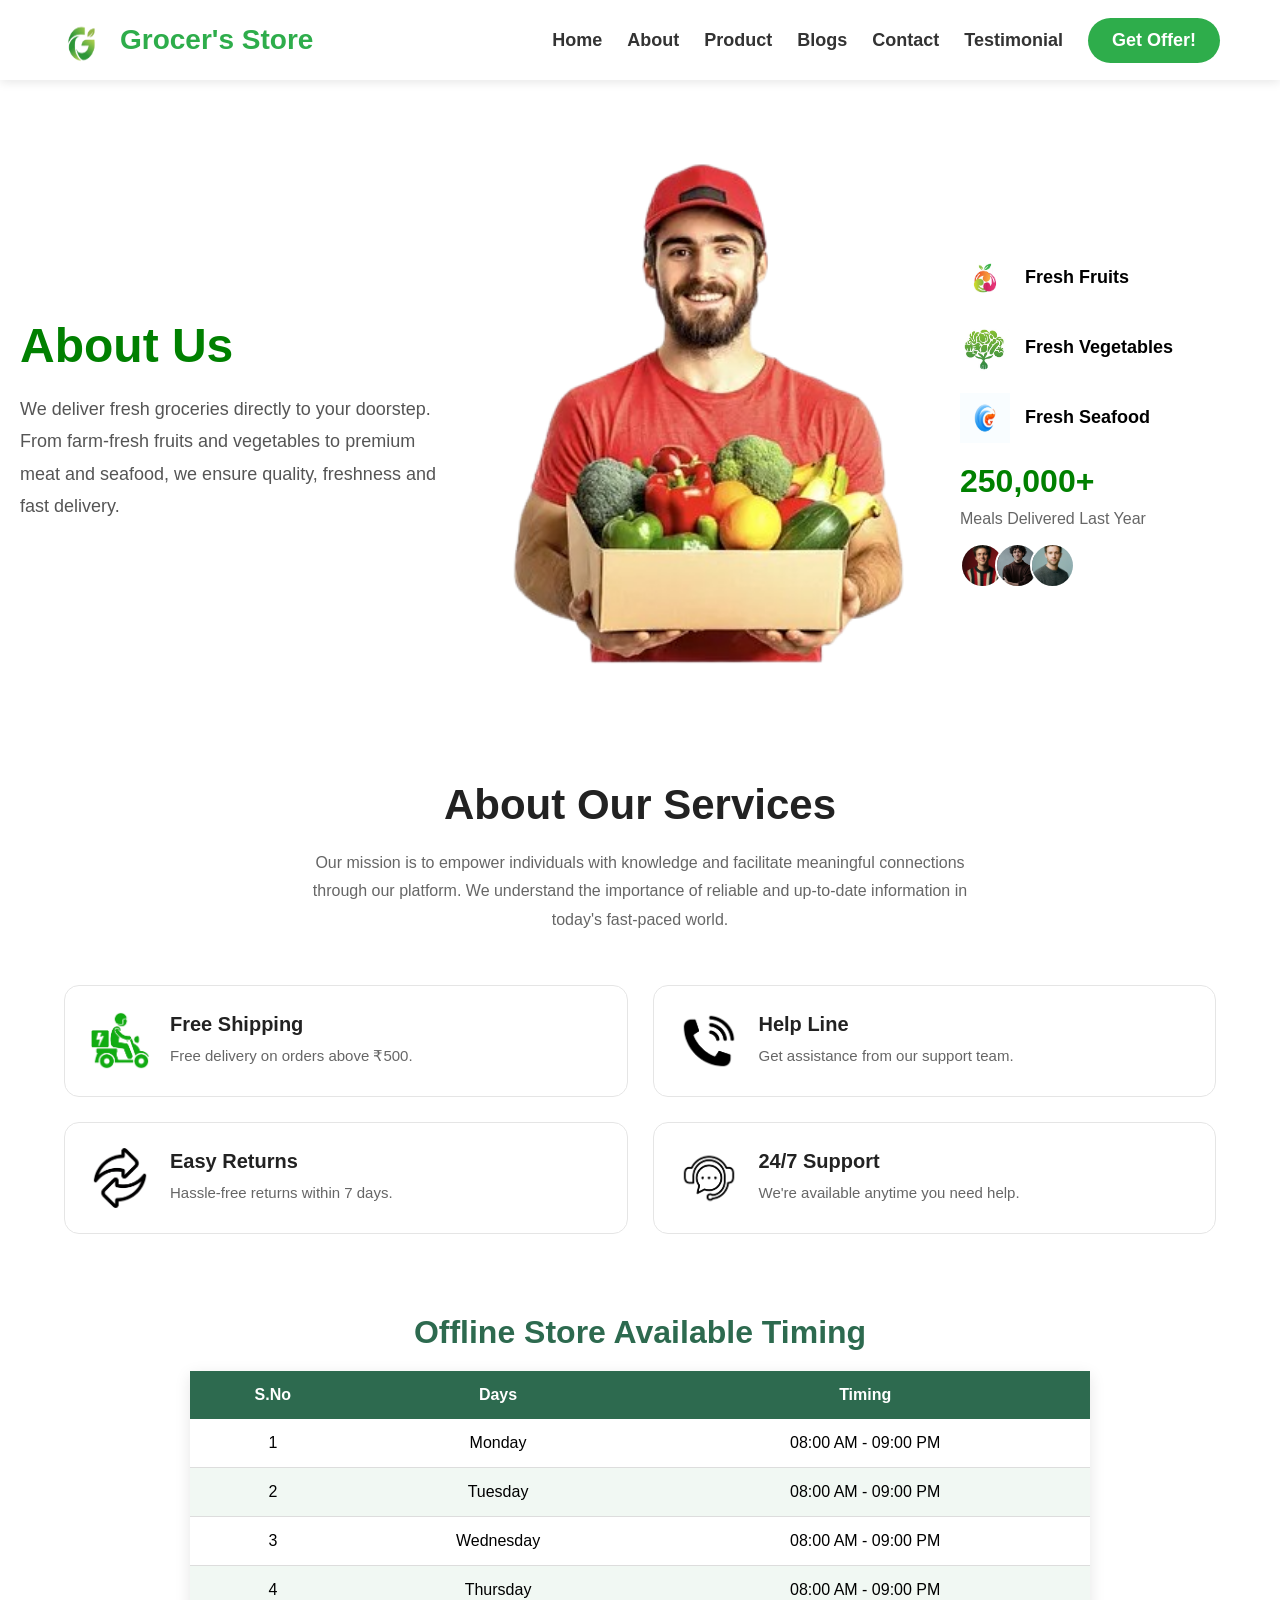
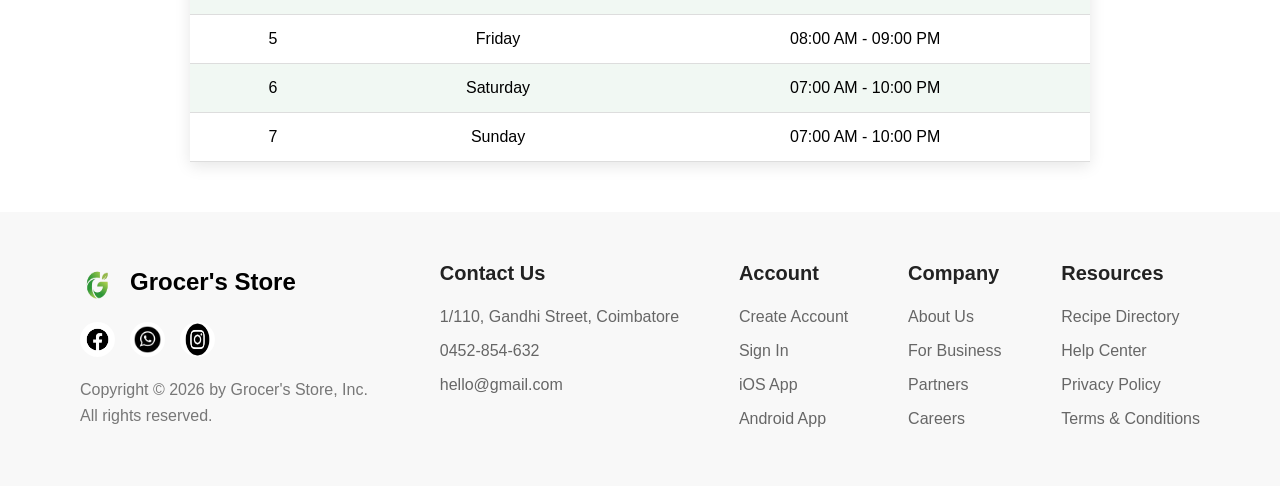
==== about.html @ a4f0f4b3 "first commit" ====
<!DOCTYPE html>
<html lang="en">
<head>
    <meta charset="UTF-8">
    <meta name="viewport" content="width=device-width, initial-scale=1.0">
    <title>About Us - Grocer's Store</title>
    <link rel="stylesheet" href="./about.css">
    <link rel="icon" href="./images/logo.png">
    <link href="https://unpkg.com/aos@2.3.1/dist/aos.css" rel="stylesheet">
</head>

<body>
    <div class="container1">
        <div class="row1">
            <img src="./images/logo.png" alt="Logo">
            <div class="logoText">Grocer's Store</div>
        </div>

        <div class="row2">
            <a href="./home.html">Home</a>
            <a href="about.html">About</a>
            <a href="product.html">Product</a>
            <a href="./blog.html">Blogs</a>
            <a href="./contact.html">Contact</a>
            <a href="./testimonial.html">Testimonial</a>
            <a href="./offer.html" class="order-btn" id="products">Get Offer!</a>
        </div>
    </div>

    <section class="aboutSection">
        <div class="aboutContent" data-aos="fade-up" data-aos-anchor-placement="top-bottom">
            <h2>About Us</h2>
            <p>
                We deliver fresh groceries directly to your doorstep.
                From farm-fresh fruits and vegetables to premium meat
                and seafood, we ensure quality, freshness and fast delivery.
            </p>
        </div>

        <div class="aboutImage" data-aos="fade-up" data-aos-anchor-placement="top-bottom">
            <img src="./images/aboutImg.png" alt="About Us Presentation">
        </div>

        <div class="aboutInfo" data-aos="fade-up" data-aos-anchor-placement="top-bottom">
            <div class="feature">
                <img src="./images/fruitLogo.jpg" alt="Fruit Icon">
                <span>Fresh Fruits</span>
            </div>

            <div class="feature">
                <img src="./images/vegLogo.jpg" alt="Veg Icon">
                <span>Fresh Vegetables</span>
            </div>

            <div class="feature">
                <img src="./images/seaLogo.jpg" alt="Seafood Icon">
                <span>Fresh Seafood</span>
            </div>

            <div class="delivery">
                <h3>250,000+</h3>
                <p>Meals Delivered Last Year</p>
                <div class="customers">
                    <img src="./images/img1.jpg" alt="Customer 1">
                    <img src="./images/img2.jpg" alt="Customer 2">
                    <img src="./images/img3.jpg" alt="Customer 3">
                </div>
            </div>
        </div>
    </section>

    <section class="about-service" data-aos="fade-up" data-aos-anchor-placement="top-bottom">
        <h2>About Our Services</h2>
        <p>Our mission is to empower individuals with knowledge and facilitate
            meaningful connections through our platform.
            We understand the importance of reliable and up-to-date information
            in today's fast-paced world.</p>

        <div class="featureCards">
            <div class="featureCard">
                <img src="./images/delivery.png" alt="Shipping">
                <div class="featureContent">
                    <span>Free Shipping</span>
                    <p class="des-content">Free delivery on orders above ₹500.</p>
                </div>
            </div>

            <div class="featureCard">
                <img src="./images/helpline.png" alt="Help line">
                <div class="featureContent">
                    <span>Help Line</span>
                    <p class="des-content">Get assistance from our support team.</p>
                </div>
            </div>

            <div class="featureCard">
                <img src="./images/return.png" alt="Returns">
                <div class="featureContent">
                    <span>Easy Returns</span>
                    <p class="des-content">Hassle-free returns within 7 days.</p>
                </div>
            </div>

            <div class="featureCard">
                <img src="./images/support.png" alt="Support">
                <div class="featureContent">
                    <span>24/7 Support</span>
                    <p class="des-content">We're available anytime you need help.</p>
                </div>
            </div>
        </div>
    </section>

    <section class="storeTiming" data-aos="fade-up" data-aos-anchor-placement="top-bottom">
        <h4>Offline Store Available Timing</h4>
        <table>
            <thead>
                <tr>
                    <th>S.No</th>
                    <th>Days</th>
                    <th>Timing</th>
                </tr>
            </thead>
            <tbody>
                <tr>
                    <td>1</td>
                    <td>Monday</td>
                    <td>08:00 AM - 09:00 PM</td>
                </tr>
                <tr>
                    <td>2</td>
                    <td>Tuesday</td>
                    <td>08:00 AM - 09:00 PM</td>
                </tr>
                <tr>
                    <td>3</td>
                    <td>Wednesday</td>
                    <td>08:00 AM - 09:00 PM</td>
                </tr>
                <tr>
                    <td>4</td>
                    <td>Thursday</td>
                    <td>08:00 AM - 09:00 PM</td>
                </tr>
                <tr>
                    <td>5</td>
                    <td>Friday</td>
                    <td>08:00 AM - 09:00 PM</td>
                </tr>
                <tr>
                    <td>6</td>
                    <td>Saturday</td>
                    <td>07:00 AM - 10:00 PM</td>
                </tr>
                <tr>
                    <td>7</td>
                    <td>Sunday</td>
                    <td>07:00 AM - 10:00 PM</td>
                </tr>
            </tbody>
        </table>
    </section>

    <section class="foot">
        <div>
            <div class="footerLogo">
                <img src="./images/logo.png" alt="App Logo" width="40" height="40">
                <span>Grocer's Store</span>
            </div>
            <div class="groupLogo">
                <img src="./images/fb.jpg" alt="Facebook">
                <img src="./images/wa.jpg" alt="WhatsApp">
                <img src="./images/insta.jpg" alt="Instagram">
            </div>
            <div class="copyright">
                Copyright © 2026 by Grocer's Store, Inc. All rights reserved.
            </div>
        </div>

        <div class="footer-content">
            <h3>Contact Us</h3>
            <ul>
                <li>1/110, Gandhi Street, Coimbatore</li>
                <li>0452-854-632</li>
                <li>hello@gmail.com</li>
            </ul>
        </div>

        <div class="footer-content">
            <h3>Account</h3>
            <ul>
                <li>Create Account</li>
                <li>Sign In</li>
                <li>iOS App</li>
                <li>Android App</li>
            </ul>
        </div>

        <div class="footer-content">
            <h3>Company</h3>
            <ul>
                <li id="about">About Us</li>
                <li id="business">For Business</li>
                <li id="partners">Partners</li>
                <li id="careers">Careers</li>
            </ul>
        </div>

        <div class="footer-content">
            <h3>Resources</h3>
            <ul>
                <li>Recipe Directory</li>
                <li>Help Center</li>
                <li>Privacy Policy</li>
                <li>Terms & Conditions</li>
            </ul>
        </div>
    </section>

    <script src="https://unpkg.com/aos@2.3.1/dist/aos.js"></script>
    <script>
        AOS.init({
            duration: 1500, /* smooth runtime for transitions */
            once: true      /* runs animation only once per scroll down */
        });
    </script>
</body>
</html>
---- about.css ----
*{
            margin:0;
            padding:0;
            box-sizing:border-box;
        }

        body{
            font-family:Arial, Helvetica, sans-serif;
        }

        /* Navbar */

       .container1{
    display: flex;
    justify-content: space-between;
    align-items: center;
    padding: 15px 60px;
    background-color: white;
    box-shadow: 0 2px 10px rgba(0,0,0,0.1);
    position: sticky;
    top: 0;
    z-index: 1000;
}

.row1{
    display: flex;
    align-items: center;
    gap: 10px;
}

.row1 img{
    width: 50px;
    height: 50px;
}

.logoText{
    font-size: 28px;
    font-weight: bold;
    color: #2EAD4B;
}

.row2{
    display: flex;
    align-items: center;
    gap: 25px;
}

/* Navigation Links */

.row2 a{
    text-decoration: none;
    color: #333;
    font-size: 18px;
    font-weight: 600;
    transition: .3s;
}

.row2 a:hover{
    color: #2EAD4B;
}
.order-btn{
    padding: 12px 24px;
    background: #2EAD4B;
    color: white !important;
    border-radius: 30px;
    font-size: 16px;
    font-weight: 600;
    transition: .3s;
}

.order-btn:hover{
    background: #23893a;
    color: white !important;
    transform: translateY(-2px);
}

/* about Section */

.aboutSection{
    max-width:1400px;
    margin:60px auto;
    padding:20px;

    display:grid;
    grid-template-columns:1fr 1fr 300px;
    gap:40px;
    align-items:center;
}

.aboutContent h2{
    color:green;
    font-size:48px;
    margin-bottom:20px;
}

.aboutContent p{
    font-size:18px;
    line-height:1.8;
    color:#555;
}

.aboutImage img{
    width:100%;
    max-width:500px;
}

.aboutInfo{
    display:flex;
    flex-direction:column;
    gap:20px;
}

.feature{
    display:flex;
    align-items:center;
    gap:15px;
}

.feature img{
    width:50px;
    height:50px;
}

.feature span{
    font-size:18px;
    font-weight:600;
}

.delivery h3{
    color:green;
    font-size:32px;
    margin-bottom:10px;
}

.delivery p{
    margin-bottom:15px;
    color:#666;
}

.customers{
    display:flex;
}

.customers img{
    width:45px;
    height:45px;
    border-radius:50%;
    object-fit:cover;
    margin-left:-10px;
    border:2px solid white;
}

.customers img:first-child{
    margin-left:0;
}

@media(max-width:992px){
    .aboutSection{
        grid-template-columns:1fr;
    }
}

/*About the feature services  */

.about-service{
    width:90%;
    max-width:1200px;
    margin:80px auto;
    text-align:center;
}

.about-service h2{
    font-size:42px;
    margin-bottom:20px;
    color:#222;
}

.about-service > p{
    max-width:700px;
    margin:0 auto 50px;
    line-height:1.8;
    color:#666;
    font-size:16px;
}

/* Feature Cards Container */

.featureCards{
    display:grid;
    grid-template-columns:repeat(2, 1fr);
    gap:25px;
}

/* Individual Card */

.featureCard{
    display:flex;
    align-items:center;
    gap:20px;
    padding:25px;
    border:1px solid #e5e5e5;
    border-radius:15px;
    transition:0.3s;
}

.featureCard:hover{
    transform:translateY(-5px);
    box-shadow:0 8px 20px rgba(0,0,0,0.08);
}

.featureCard img{
    width:60px;
    height:60px;
    object-fit:contain;
}

/* Content */

.featureContent{
    text-align:left;
}

.featureContent span{
    display:block;
    font-size:20px;
    font-weight:600;
    color:#222;
    margin-bottom:8px;
}

.des-content{
    color:#666;
    line-height:1.6;
    font-size:15px;
}

/* Mobile */

@media(max-width:768px){

    .featureCards{
        grid-template-columns:1fr;
    }

    .about-service h2{
        font-size:32px;
    }

    .featureCard{
        flex-direction:column;
        text-align:center;
    }

    .featureContent{
        text-align:center;
    }
}
/* About table  */
.storeTiming{
    max-width: 900px;
    margin: 50px auto;
    text-align: center;
}

.storeTiming h4{
    font-size: 2rem;
    color: #2d6a4f;
    margin-bottom: 20px;
}

table{
    width: 100%;
    border-collapse: collapse;
    box-shadow: 0 4px 15px rgba(0,0,0,0.1);
}

th{
    background: #2d6a4f;
    color: white;
    padding: 15px;
}

td{
    padding: 15px;
    border-bottom: 1px solid #ddd;
}

tr:nth-child(even){
    background: #f1f8f3;
}

tr:hover{
    background: #d8f3dc;
}



/* Footer */

.foot{
    display: flex;
    justify-content: space-between;
    flex-wrap: wrap;
    gap: 40px;
    padding: 50px 80px;
    background-color: #f8f8f8;
}

.footerLogo{
    display: flex;
    align-items: center;
    gap: 10px;
    font-size: 24px;
    font-weight: bold;
    margin-bottom: 20px;
}

.groupLogo{
    display: flex;
    gap: 15px;
    margin-bottom: 20px;
}

.groupLogo img{
    width: 35px;
    height: 35px;
    border-radius: 50%;
    cursor: pointer;
    transition: .3s;
}

.groupLogo img:hover{
    transform: scale(1.1);
}

.footer-content h3{
    margin-bottom: 15px;
    font-size: 20px;
    color: #222;
}

.footer-content ul{
    padding: 0;
}

.footer-content ul li{
    list-style: none;
    padding: 8px 0;
    color: #666;
    cursor: pointer;
    transition: .3s;
}

.footer-content ul li:hover{
    color: #2EAD4B;
}

.copyright{
    color: #777;
    max-width: 300px;
    line-height: 1.6;
}

hr{
    border: none;
    border-top: 1px solid #ddd;
    margin-top: 50px;
}
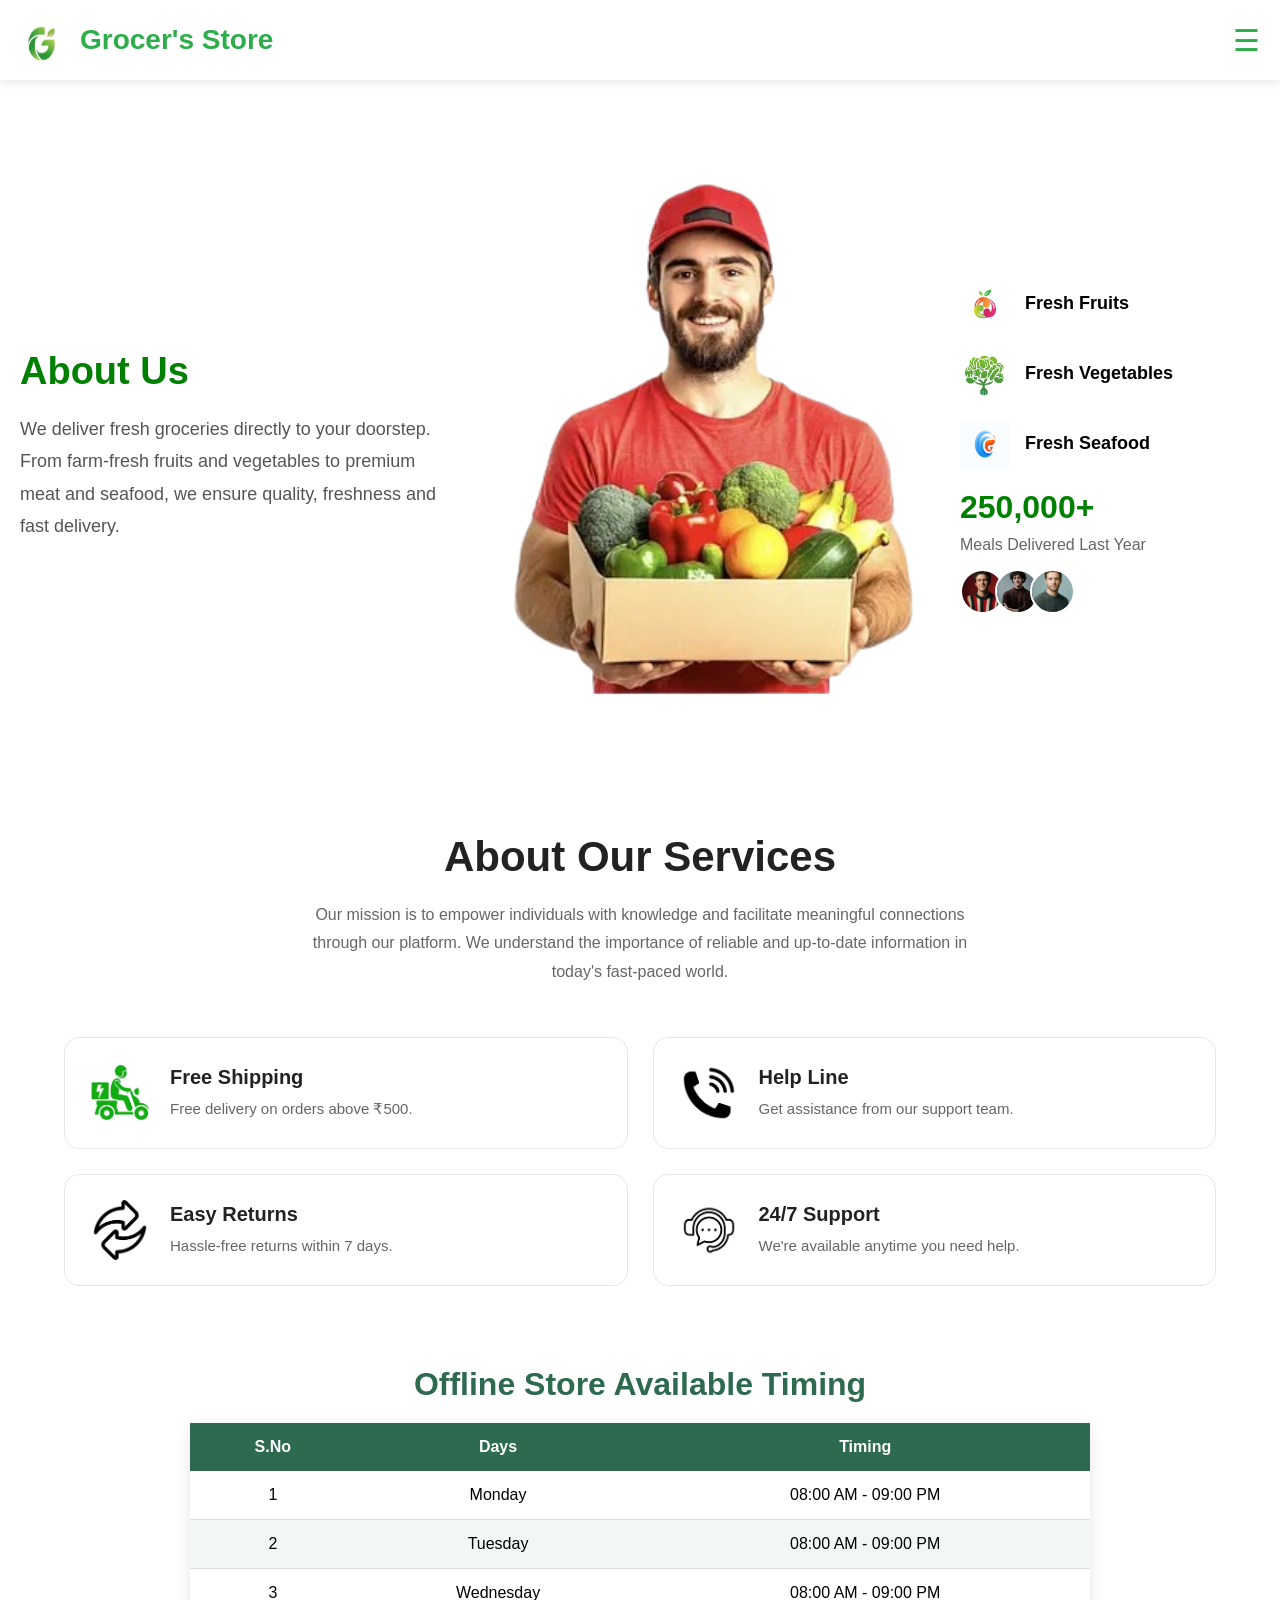
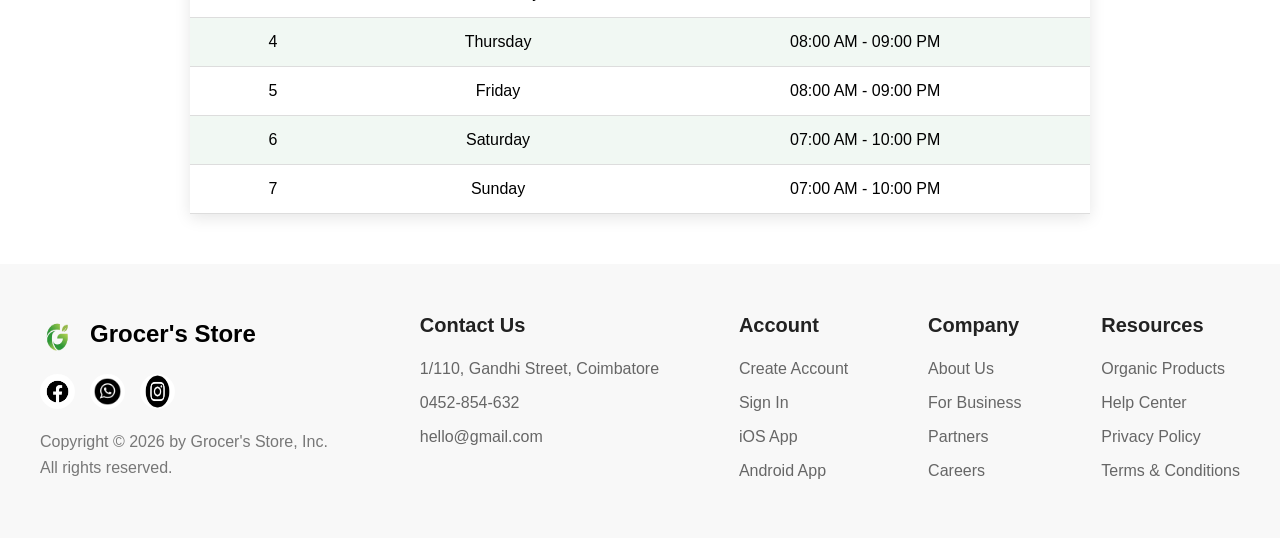
==== commit 0b1ad1d4: "Refactor testimonial page layout and styles; add mobile navigation toggle functionality - Updated te" ====
--- a/about.html
+++ b/about.html
@@ -1,5 +1,6 @@
 <!DOCTYPE html>
 <html lang="en">
+
 <head>
     <meta charset="UTF-8">
     <meta name="viewport" content="width=device-width, initial-scale=1.0">
@@ -16,6 +17,8 @@
             <div class="logoText">Grocer's Store</div>
         </div>
 
+        <div class="menu-btn" id="menuBtn">☰</div>
+
         <div class="row2">
             <a href="./home.html">Home</a>
             <a href="about.html">About</a>
@@ -209,7 +212,7 @@
         <div class="footer-content">
             <h3>Resources</h3>
             <ul>
-                <li>Recipe Directory</li>
+                <li>Organic Products</li>
                 <li>Help Center</li>
                 <li>Privacy Policy</li>
                 <li>Terms & Conditions</li>
@@ -223,6 +226,15 @@
             duration: 1500, /* smooth runtime for transitions */
             once: true      /* runs animation only once per scroll down */
         });
+
+        // Navbar Toggler
+        const menuBtn = document.getElementById('menuBtn');
+        const navLinks = document.querySelector('.row2');
+
+        menuBtn.addEventListener('click', () => {
+            navLinks.classList.toggle('active');
+        });
     </script>
 </body>
+
 </html>
--- a/about.css
+++ b/about.css
@@ -1,369 +1,431 @@
- *{
-            margin:0;
-            padding:0;
-            box-sizing:border-box;
-        }
-
-        body{
-            font-family:Arial, Helvetica, sans-serif;
-        }
-
-        /* Navbar */
-
-       .container1{
-    display: flex;
-    justify-content: space-between;
-    align-items: center;
-    padding: 15px 60px;
-    background-color: white;
-    box-shadow: 0 2px 10px rgba(0,0,0,0.1);
-    position: sticky;
-    top: 0;
-    z-index: 1000;
-}
-
-.row1{
-    display: flex;
-    align-items: center;
-    gap: 10px;
-}
-
-.row1 img{
-    width: 50px;
-    height: 50px;
-}
-
-.logoText{
-    font-size: 28px;
-    font-weight: bold;
-    color: #2EAD4B;
-}
-
-.row2{
-    display: flex;
-    align-items: center;
-    gap: 25px;
-}
-
-/* Navigation Links */
-
-.row2 a{
-    text-decoration: none;
-    color: #333;
-    font-size: 18px;
-    font-weight: 600;
-    transition: .3s;
-}
-
-.row2 a:hover{
-    color: #2EAD4B;
-}
-.order-btn{
-    padding: 12px 24px;
-    background: #2EAD4B;
-    color: white !important;
-    border-radius: 30px;
-    font-size: 16px;
-    font-weight: 600;
-    transition: .3s;
-}
-
-.order-btn:hover{
-    background: #23893a;
-    color: white !important;
-    transform: translateY(-2px);
-}
-
-/* about Section */
-
-.aboutSection{
-    max-width:1400px;
-    margin:60px auto;
-    padding:20px;
-
-    display:grid;
-    grid-template-columns:1fr 1fr 300px;
-    gap:40px;
-    align-items:center;
-}
-
-.aboutContent h2{
-    color:green;
-    font-size:48px;
-    margin-bottom:20px;
-}
-
-.aboutContent p{
-    font-size:18px;
-    line-height:1.8;
-    color:#555;
-}
-
-.aboutImage img{
-    width:100%;
-    max-width:500px;
-}
-
-.aboutInfo{
-    display:flex;
-    flex-direction:column;
-    gap:20px;
-}
-
-.feature{
-    display:flex;
-    align-items:center;
-    gap:15px;
-}
-
-.feature img{
-    width:50px;
-    height:50px;
-}
-
-.feature span{
-    font-size:18px;
-    font-weight:600;
-}
-
-.delivery h3{
-    color:green;
-    font-size:32px;
-    margin-bottom:10px;
-}
-
-.delivery p{
-    margin-bottom:15px;
-    color:#666;
-}
-
-.customers{
-    display:flex;
-}
-
-.customers img{
-    width:45px;
-    height:45px;
-    border-radius:50%;
-    object-fit:cover;
-    margin-left:-10px;
-    border:2px solid white;
-}
-
-.customers img:first-child{
-    margin-left:0;
-}
-
-@media(max-width:992px){
-    .aboutSection{
-        grid-template-columns:1fr;
-    }
-}
-
-/*About the feature services  */
-
-.about-service{
-    width:90%;
-    max-width:1200px;
-    margin:80px auto;
-    text-align:center;
-}
-
-.about-service h2{
-    font-size:42px;
-    margin-bottom:20px;
-    color:#222;
-}
-
-.about-service > p{
-    max-width:700px;
-    margin:0 auto 50px;
-    line-height:1.8;
-    color:#666;
-    font-size:16px;
-}
-
-/* Feature Cards Container */
-
-.featureCards{
-    display:grid;
-    grid-template-columns:repeat(2, 1fr);
-    gap:25px;
-}
-
-/* Individual Card */
-
-.featureCard{
-    display:flex;
-    align-items:center;
-    gap:20px;
-    padding:25px;
-    border:1px solid #e5e5e5;
-    border-radius:15px;
-    transition:0.3s;
-}
-
-.featureCard:hover{
-    transform:translateY(-5px);
-    box-shadow:0 8px 20px rgba(0,0,0,0.08);
-}
-
-.featureCard img{
-    width:60px;
-    height:60px;
-    object-fit:contain;
-}
-
-/* Content */
-
-.featureContent{
-    text-align:left;
-}
-
-.featureContent span{
-    display:block;
-    font-size:20px;
-    font-weight:600;
-    color:#222;
-    margin-bottom:8px;
-}
-
-.des-content{
-    color:#666;
-    line-height:1.6;
-    font-size:15px;
-}
-
-/* Mobile */
-
-@media(max-width:768px){
-
-    .featureCards{
-        grid-template-columns:1fr;
-    }
-
-    .about-service h2{
-        font-size:32px;
-    }
-
-    .featureCard{
-        flex-direction:column;
-        text-align:center;
-    }
-
-    .featureContent{
-        text-align:center;
-    }
-}
-/* About table  */
-.storeTiming{
-    max-width: 900px;
-    margin: 50px auto;
-    text-align: center;
-}
-
-.storeTiming h4{
-    font-size: 2rem;
-    color: #2d6a4f;
-    margin-bottom: 20px;
-}
-
-table{
-    width: 100%;
-    border-collapse: collapse;
-    box-shadow: 0 4px 15px rgba(0,0,0,0.1);
-}
-
-th{
-    background: #2d6a4f;
-    color: white;
-    padding: 15px;
-}
-
-td{
-    padding: 15px;
-    border-bottom: 1px solid #ddd;
-}
-
-tr:nth-child(even){
-    background: #f1f8f3;
-}
-
-tr:hover{
-    background: #d8f3dc;
-}
-
-
-
-/* Footer */
-
-.foot{
-    display: flex;
-    justify-content: space-between;
-    flex-wrap: wrap;
-    gap: 40px;
-    padding: 50px 80px;
-    background-color: #f8f8f8;
-}
-
-.footerLogo{
-    display: flex;
-    align-items: center;
-    gap: 10px;
-    font-size: 24px;
-    font-weight: bold;
-    margin-bottom: 20px;
-}
-
-.groupLogo{
-    display: flex;
-    gap: 15px;
-    margin-bottom: 20px;
-}
-
-.groupLogo img{
-    width: 35px;
-    height: 35px;
-    border-radius: 50%;
-    cursor: pointer;
-    transition: .3s;
-}
-
-.groupLogo img:hover{
-    transform: scale(1.1);
-}
-
-.footer-content h3{
-    margin-bottom: 15px;
-    font-size: 20px;
-    color: #222;
-}
-
-.footer-content ul{
-    padding: 0;
-}
-
-.footer-content ul li{
-    list-style: none;
-    padding: 8px 0;
-    color: #666;
-    cursor: pointer;
-    transition: .3s;
-}
-
-.footer-content ul li:hover{
-    color: #2EAD4B;
-}
-
-.copyright{
-    color: #777;
-    max-width: 300px;
-    line-height: 1.6;
-}
-
-hr{
-    border: none;
-    border-top: 1px solid #ddd;
-    margin-top: 50px;
-}
-
+ * {
+     margin: 0;
+     padding: 0;
+     box-sizing: border-box;
+ }
+
+ body {
+     font-family: Arial, Helvetica, sans-serif;
+ }
+
+ /* Navbar */
+
+ .container1 {
+     display: flex;
+     justify-content: space-between;
+     align-items: center;
+     padding: 15px 60px;
+     background-color: white;
+     box-shadow: 0 2px 10px rgba(0, 0, 0, 0.1);
+     position: sticky;
+     top: 0;
+     z-index: 1000;
+ }
+
+ .row1 {
+     display: flex;
+     align-items: center;
+     gap: 10px;
+ }
+
+ .row1 img {
+     width: 50px;
+     height: 50px;
+ }
+
+ .logoText {
+     font-size: 28px;
+     font-weight: bold;
+     color: #2EAD4B;
+ }
+
+ .row2 {
+     display: flex;
+     align-items: center;
+     gap: 25px;
+ }
+
+ .menu-btn {
+     display: none;
+     font-size: 30px;
+     cursor: pointer;
+     color: #2EAD4B;
+ }
+
+ /* Navigation Links */
+
+ .row2 a {
+     text-decoration: none;
+     color: #333;
+     font-size: 18px;
+     font-weight: 600;
+     transition: .3s;
+ }
+
+ .row2 a:hover {
+     color: #2EAD4B;
+ }
+
+ .order-btn {
+     padding: 12px 24px;
+     background: #2EAD4B;
+     color: white !important;
+     border-radius: 30px;
+     font-size: 16px;
+     font-weight: 600;
+     transition: .3s;
+ }
+
+ .order-btn:hover {
+     background: #23893a;
+     color: white !important;
+     transform: translateY(-2px);
+ }
+
+ /* about Section */
+
+ .aboutSection {
+     max-width: 1400px;
+     margin: 60px auto;
+     padding: 20px;
+
+     display: grid;
+     grid-template-columns: 1fr 1fr 300px;
+     gap: 40px;
+     align-items: center;
+ }
+
+ .aboutContent h2 {
+     color: green;
+     font-size: 48px;
+     margin-bottom: 20px;
+ }
+
+ .aboutContent p {
+     font-size: 18px;
+     line-height: 1.8;
+     color: #555;
+ }
+
+ .aboutImage img {
+     width: 100%;
+     max-width: 500px;
+ }
+
+ .aboutInfo {
+     display: flex;
+     flex-direction: column;
+     gap: 20px;
+ }
+
+ .feature {
+     display: flex;
+     align-items: center;
+     gap: 15px;
+ }
+
+ .feature img {
+     width: 50px;
+     height: 50px;
+ }
+
+ .feature span {
+     font-size: 18px;
+     font-weight: 600;
+ }
+
+ .delivery h3 {
+     color: green;
+     font-size: 32px;
+     margin-bottom: 10px;
+ }
+
+ .delivery p {
+     margin-bottom: 15px;
+     color: #666;
+ }
+
+ .customers {
+     display: flex;
+ }
+
+ .customers img {
+     width: 45px;
+     height: 45px;
+     border-radius: 50%;
+     object-fit: cover;
+     margin-left: -10px;
+     border: 2px solid white;
+ }
+
+ .customers img:first-child {
+     margin-left: 0;
+ }
+
+ @media(max-width:992px) {
+     .aboutSection {
+         grid-template-columns: 1fr;
+     }
+ }
+
+ /*About the feature services  */
+
+ .about-service {
+     width: 90%;
+     max-width: 1200px;
+     margin: 80px auto;
+     text-align: center;
+ }
+
+ .about-service h2 {
+     font-size: 42px;
+     margin-bottom: 20px;
+     color: #222;
+ }
+
+ .about-service>p {
+     max-width: 700px;
+     margin: 0 auto 50px;
+     line-height: 1.8;
+     color: #666;
+     font-size: 16px;
+ }
+
+ /* Feature Cards Container */
+
+ .featureCards {
+     display: grid;
+     grid-template-columns: repeat(2, 1fr);
+     gap: 25px;
+ }
+
+ /* Individual Card */
+
+ .featureCard {
+     display: flex;
+     align-items: center;
+     gap: 20px;
+     padding: 25px;
+     border: 1px solid #e5e5e5;
+     border-radius: 15px;
+     transition: 0.3s;
+ }
+
+ .featureCard:hover {
+     transform: translateY(-5px);
+     box-shadow: 0 8px 20px rgba(0, 0, 0, 0.08);
+ }
+
+ .featureCard img {
+     width: 60px;
+     height: 60px;
+     object-fit: contain;
+ }
+
+ /* Content */
+
+ .featureContent {
+     text-align: left;
+ }
+
+ .featureContent span {
+     display: block;
+     font-size: 20px;
+     font-weight: 600;
+     color: #222;
+     margin-bottom: 8px;
+ }
+
+ .des-content {
+     color: #666;
+     line-height: 1.6;
+     font-size: 15px;
+ }
+
+ /* Mobile */
+
+ @media(max-width:768px) {
+
+     .featureCards {
+         grid-template-columns: 1fr;
+     }
+
+     .about-service h2 {
+         font-size: 32px;
+     }
+
+     .featureCard {
+         flex-direction: column;
+         text-align: center;
+     }
+
+     .featureContent {
+         text-align: center;
+     }
+ }
+
+ /* About table  */
+ .storeTiming {
+     max-width: 900px;
+     margin: 50px auto;
+     text-align: center;
+ }
+
+ .storeTiming h4 {
+     font-size: 2rem;
+     color: #2d6a4f;
+     margin-bottom: 20px;
+ }
+
+ table {
+     width: 100%;
+     border-collapse: collapse;
+     box-shadow: 0 4px 15px rgba(0, 0, 0, 0.1);
+ }
+
+ th {
+     background: #2d6a4f;
+     color: white;
+     padding: 15px;
+ }
+
+ td {
+     padding: 15px;
+     border-bottom: 1px solid #ddd;
+ }
+
+ tr:nth-child(even) {
+     background: #f1f8f3;
+ }
+
+ tr:hover {
+     background: #d8f3dc;
+ }
+
+
+
+ /* Footer */
+
+ .foot {
+     display: flex;
+     justify-content: space-between;
+     flex-wrap: wrap;
+     gap: 40px;
+     padding: 50px 80px;
+     background-color: #f8f8f8;
+ }
+
+ .footerLogo {
+     display: flex;
+     align-items: center;
+     gap: 10px;
+     font-size: 24px;
+     font-weight: bold;
+     margin-bottom: 20px;
+ }
+
+ .groupLogo {
+     display: flex;
+     gap: 15px;
+     margin-bottom: 20px;
+ }
+
+ .groupLogo img {
+     width: 35px;
+     height: 35px;
+     border-radius: 50%;
+     cursor: pointer;
+     transition: .3s;
+ }
+
+ .groupLogo img:hover {
+     transform: scale(1.1);
+ }
+
+ .footer-content h3 {
+     margin-bottom: 15px;
+     font-size: 20px;
+     color: #222;
+ }
+
+ .footer-content ul {
+     padding: 0;
+ }
+
+ .footer-content ul li {
+     list-style: none;
+     padding: 8px 0;
+     color: #666;
+     cursor: pointer;
+     transition: .3s;
+ }
+
+ .footer-content ul li:hover {
+     color: #2EAD4B;
+ }
+
+ .copyright {
+     color: #777;
+     max-width: 300px;
+     line-height: 1.6;
+ }
+
+ hr {
+     border: none;
+     border-top: 1px solid #ddd;
+     margin-top: 50px;
+ }
+
+ /* Added Media Query for 350px to 1400px */
+ @media screen and (min-width: 350px) and (max-width: 1400px) {
+     .container1 {
+         padding: 15px 30px;
+     }
+
+     .foot {
+         padding: 50px 40px;
+     }
+
+     .aboutSection {
+         padding: 40px 20px;
+         gap: 30px;
+     }
+
+     .aboutContent h2 {
+         font-size: 38px;
+     }
+
+     /* Mobile Navbar Adjustments */
+     .container1 {
+         padding: 15px 20px;
+         position: sticky;
+         top: 0;
+         width: 100%;
+     }
+
+     .menu-btn {
+         display: block;
+     }
+
+     .row2 {
+         display: none;
+         flex-direction: column;
+         position: absolute;
+         top: 100%;
+         left: 0;
+         width: 100%;
+         background: white;
+         padding: 20px;
+         gap: 15px;
+         box-shadow: 0 5px 10px rgba(0, 0, 0, 0.1);
+         text-align: center;
+     }
+
+     .row2.active {
+         display: flex;
+     }
+
+     .order-btn {
+         margin-top: 10px;
+     }
+ }
